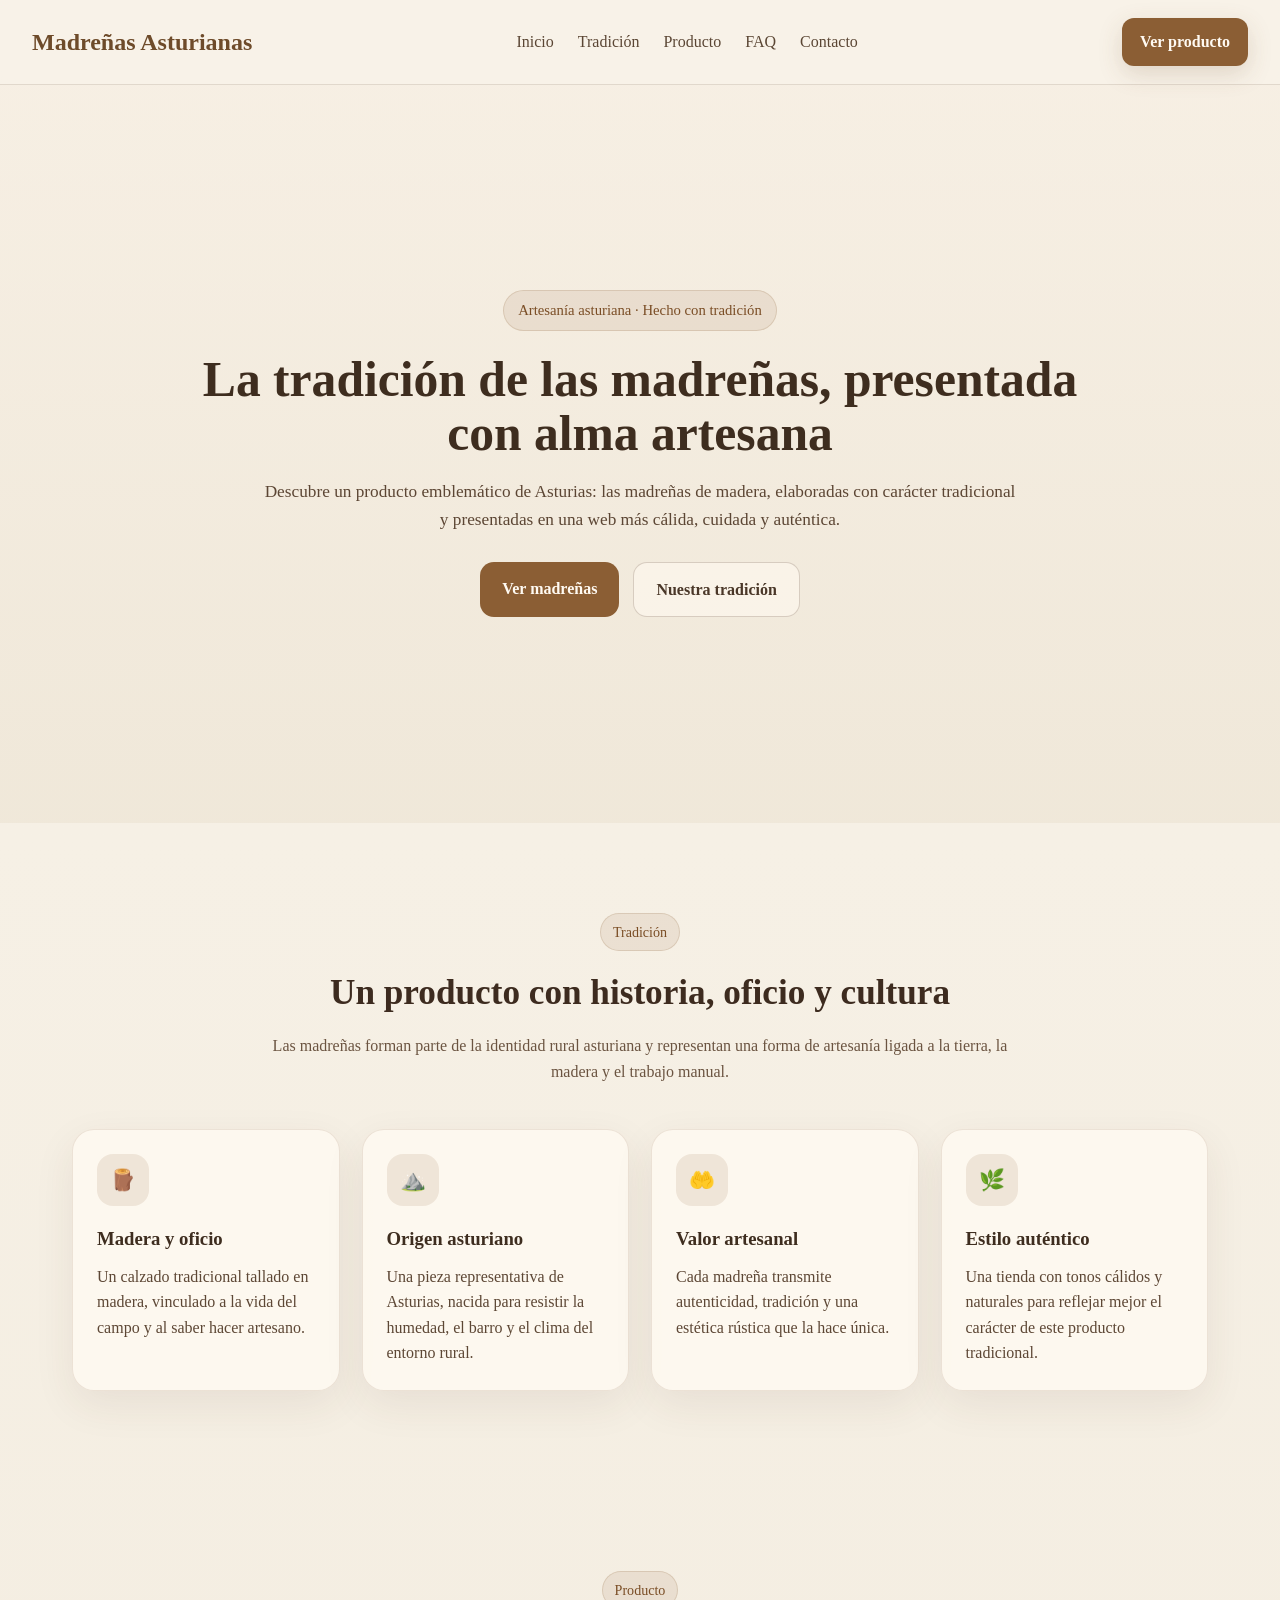
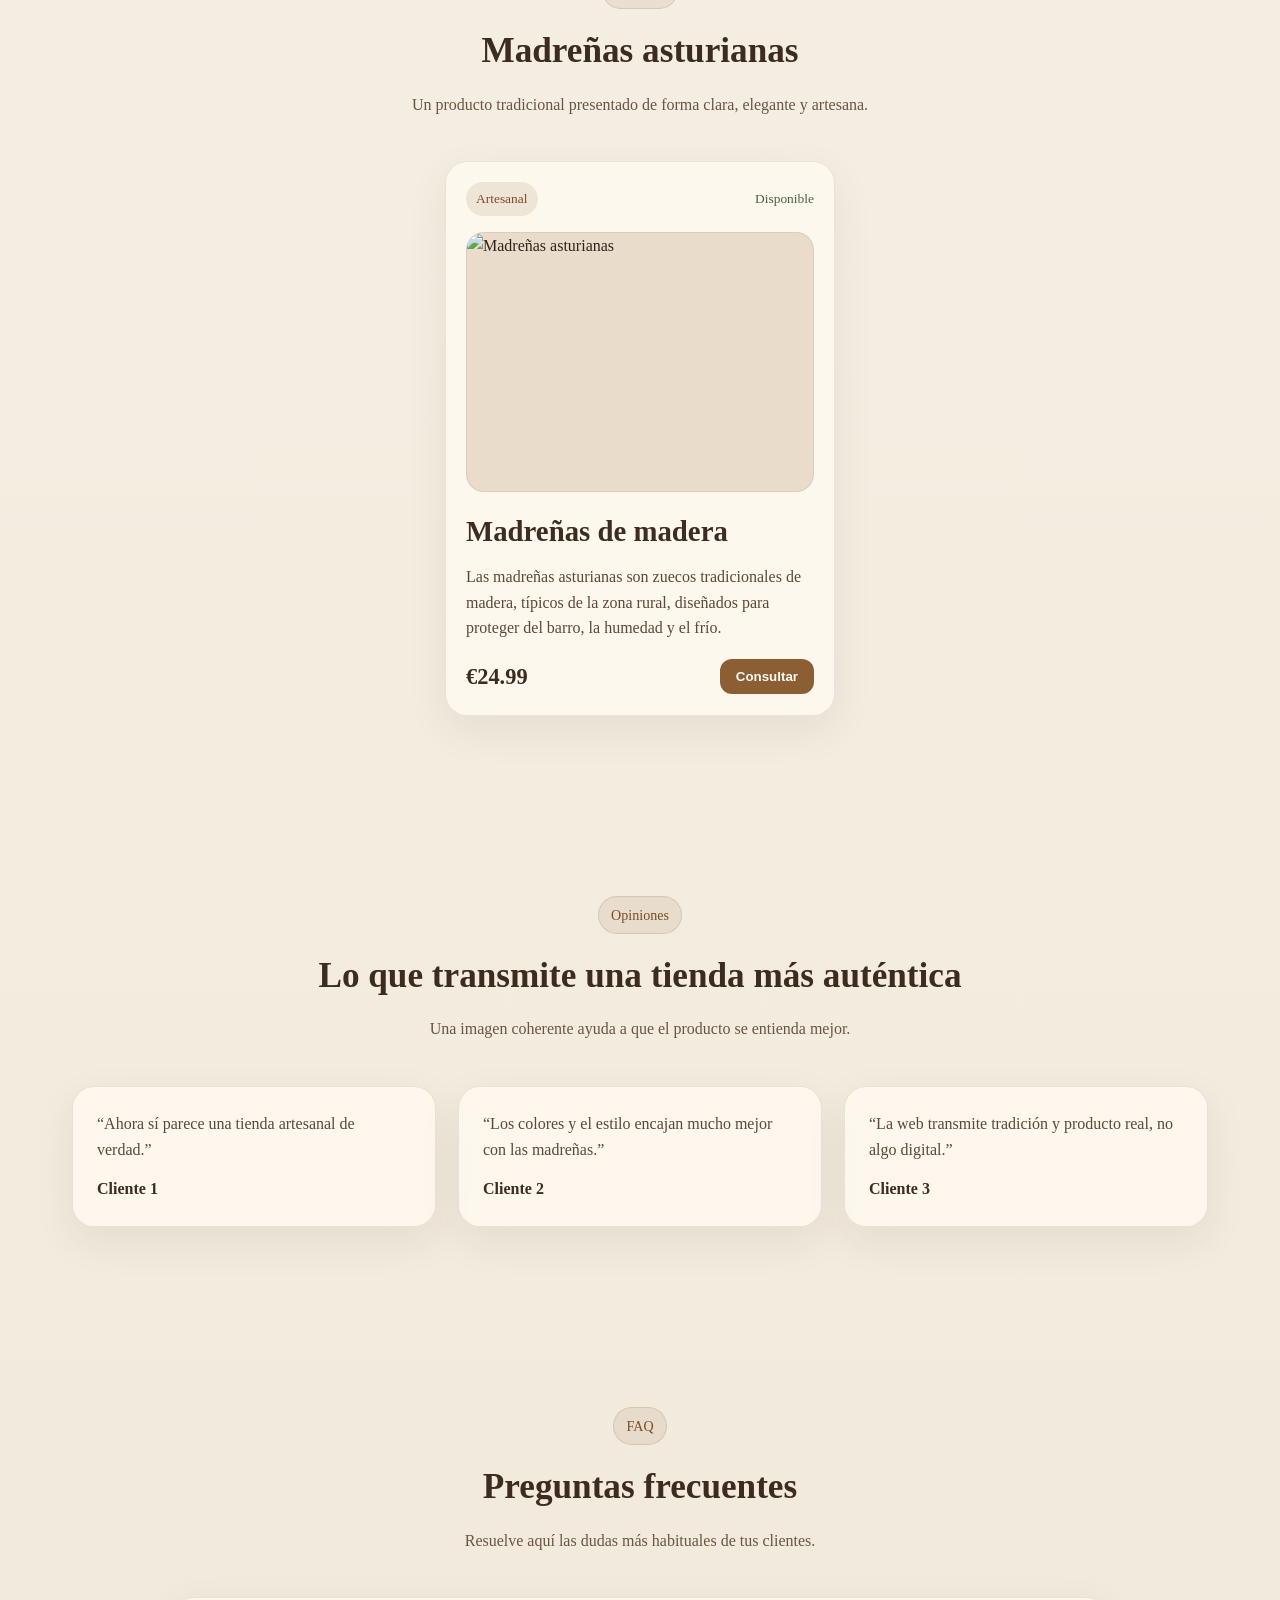
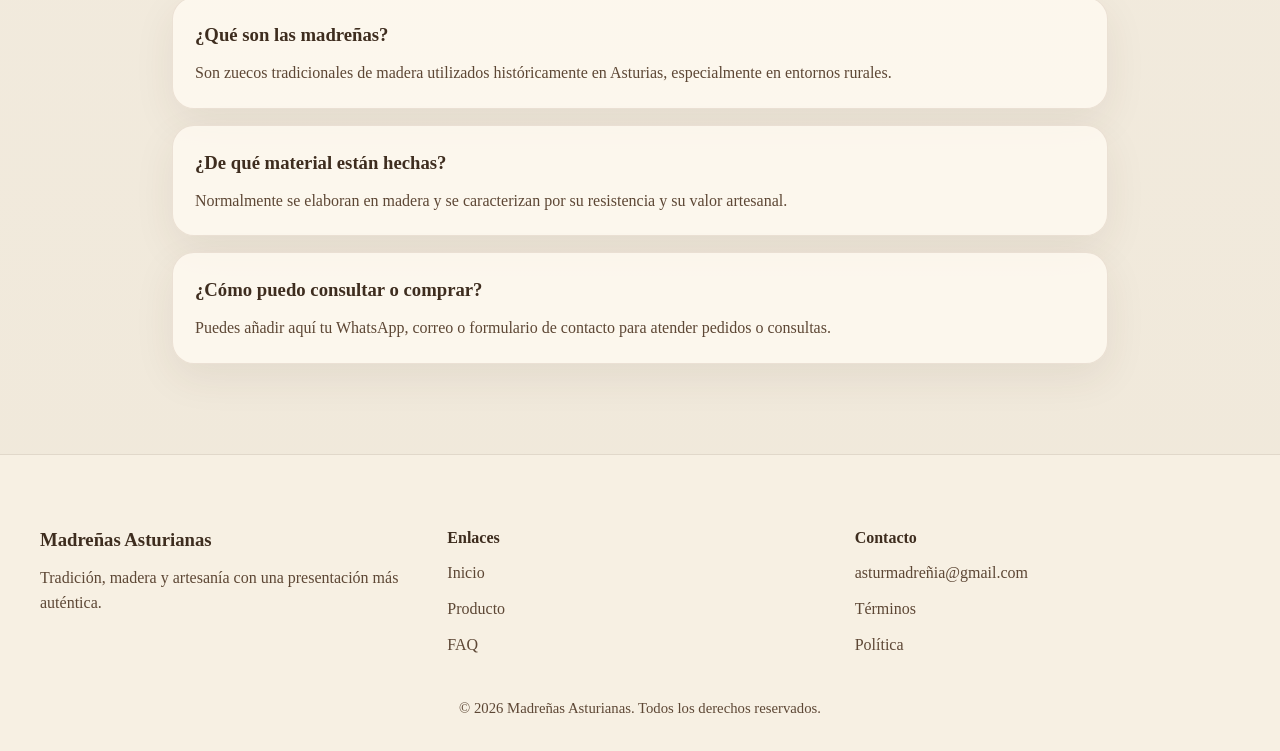
==== index.html @ f990d1ad "Add files via upload" ====
<!DOCTYPE html>
<html lang="es">
<head>
  <meta charset="UTF-8" />
  <meta name="viewport" content="width=device-width, initial-scale=1.0" />
  <title>Madreñas Asturianas</title>
  <link rel="stylesheet" href="style.css" />
</head>
<body>
  <header class="topbar">
    <div class="logo">Madreñas Asturianas</div>

    <nav class="nav">
      <a href="#inicio">Inicio</a>
      <a href="#tradicion">Tradición</a>
      <a href="#producto">Producto</a>
      <a href="#faq">FAQ</a>
      <a href="#contacto">Contacto</a>
    </nav>

    <a href="#producto" class="nav-btn">Ver producto</a>
  </header>

  <section class="hero" id="inicio">
    <div class="hero-content">
      <span class="badge">Artesanía asturiana · Hecho con tradición</span>
      <h1>La tradición de las madreñas, presentada con alma artesana</h1>
      <p>
        Descubre un producto emblemático de Asturias: las madreñas de madera,
        elaboradas con carácter tradicional y presentadas en una web más cálida,
        cuidada y auténtica.
      </p>

      <div class="hero-actions">
        <a href="#producto" class="btn btn-primary">Ver madreñas</a>
        <a href="#tradicion" class="btn btn-secondary">Nuestra tradición</a>
      </div>
    </div>
  </section>

  <section class="features" id="tradicion">
    <div class="section-title">
      <span>Tradición</span>
      <h2>Un producto con historia, oficio y cultura</h2>
      <p>
        Las madreñas forman parte de la identidad rural asturiana y representan
        una forma de artesanía ligada a la tierra, la madera y el trabajo manual.
      </p>
    </div>

    <div class="features-grid">
      <article class="feature-card">
        <div class="feature-icon">🪵</div>
        <h3>Madera y oficio</h3>
        <p>
          Un calzado tradicional tallado en madera, vinculado a la vida del campo
          y al saber hacer artesano.
        </p>
      </article>

      <article class="feature-card">
        <div class="feature-icon">⛰️</div>
        <h3>Origen asturiano</h3>
        <p>
          Una pieza representativa de Asturias, nacida para resistir la humedad,
          el barro y el clima del entorno rural.
        </p>
      </article>

      <article class="feature-card">
        <div class="feature-icon">🤲</div>
        <h3>Valor artesanal</h3>
        <p>
          Cada madreña transmite autenticidad, tradición y una estética rústica
          que la hace única.
        </p>
      </article>

      <article class="feature-card">
        <div class="feature-icon">🌿</div>
        <h3>Estilo auténtico</h3>
        <p>
          Una tienda con tonos cálidos y naturales para reflejar mejor el carácter
          de este producto tradicional.
        </p>
      </article>
    </div>
  </section>

  <section class="products" id="producto">
    <div class="section-title">
      <span>Producto</span>
      <h2>Madreñas asturianas</h2>
      <p>Un producto tradicional presentado de forma clara, elegante y artesana.</p>
    </div>

    <div class="products-grid">
      <article class="product-card">
        <div class="product-top">
          <span class="product-tag">Artesanal</span>
          <span class="stock">Disponible</span>
        </div>

        <div class="product-image">
          <img src="images/madrenas.jpg" alt="Madreñas asturianas" />
        </div>

        <h3>Madreñas de madera</h3>
        <p>
          Las madreñas asturianas son zuecos tradicionales de madera, típicos de
          la zona rural, diseñados para proteger del barro, la humedad y el frío.
        </p>

        <div class="product-bottom">
          <strong>€24.99</strong>
          <button>Consultar</button>
        </div>
      </article>
    </div>
  </section>

  <section class="reviews">
    <div class="section-title">
      <span>Opiniones</span>
      <h2>Lo que transmite una tienda más auténtica</h2>
      <p>Una imagen coherente ayuda a que el producto se entienda mejor.</p>
    </div>

    <div class="reviews-grid">
      <article class="review-card">
        <p>“Ahora sí parece una tienda artesanal de verdad.”</p>
        <strong>Cliente 1</strong>
      </article>

      <article class="review-card">
        <p>“Los colores y el estilo encajan mucho mejor con las madreñas.”</p>
        <strong>Cliente 2</strong>
      </article>

      <article class="review-card">
        <p>“La web transmite tradición y producto real, no algo digital.”</p>
        <strong>Cliente 3</strong>
      </article>
    </div>
  </section>

  <section class="faq" id="faq">
    <div class="section-title">
      <span>FAQ</span>
      <h2>Preguntas frecuentes</h2>
      <p>Resuelve aquí las dudas más habituales de tus clientes.</p>
    </div>

    <div class="faq-list">
      <div class="faq-item">
        <h3>¿Qué son las madreñas?</h3>
        <p>
          Son zuecos tradicionales de madera utilizados históricamente en Asturias,
          especialmente en entornos rurales.
        </p>
      </div>

      <div class="faq-item">
        <h3>¿De qué material están hechas?</h3>
        <p>
          Normalmente se elaboran en madera y se caracterizan por su resistencia
          y su valor artesanal.
        </p>
      </div>

      <div class="faq-item">
        <h3>¿Cómo puedo consultar o comprar?</h3>
        <p>
          Puedes añadir aquí tu WhatsApp, correo o formulario de contacto para
          atender pedidos o consultas.
        </p>
      </div>
    </div>
  </section>

  <footer class="footer" id="contacto">
    <div class="footer-grid">
      <div>
        <h3>Madreñas Asturianas</h3>
        <p>Tradición, madera y artesanía con una presentación más auténtica.</p>
      </div>

      <div>
        <h4>Enlaces</h4>
        <a href="#inicio">Inicio</a>
        <a href="#producto">Producto</a>
        <a href="#faq">FAQ</a>
      </div>

      <div>
        <h4>Contacto</h4>
        <a href="mailto:">asturmadreñia@gmail.com</a>
        <a href="#">Términos</a>
        <a href="#">Política</a>
      </div>
    </div>

    <p class="copy">© 2026 Madreñas Asturianas. Todos los derechos reservados.</p>
  </footer>

  <script src="script.js"></script>
</body>
</html>
---- style.css ----
* {
  margin: 0;
  padding: 0;
  box-sizing: border-box;
}

html {
  scroll-behavior: smooth;
}

body {
  font-family: Georgia, "Times New Roman", serif;
  background:
    linear-gradient(rgba(247, 241, 230, 0.92), rgba(239, 231, 216, 0.95)),
    url("https://images.unsplash.com/photo-1517705008128-361805f42e86?q=80&w=1600&auto=format&fit=crop") center/cover fixed no-repeat;
  color: #2f241b;
  line-height: 1.6;
}

a {
  color: inherit;
  text-decoration: none;
}

img {
  max-width: 100%;
  display: block;
}

.topbar {
  position: sticky;
  top: 0;
  z-index: 1000;
  width: 100%;
  padding: 18px 32px;
  display: flex;
  align-items: center;
  justify-content: space-between;
  background: rgba(248, 242, 232, 0.9);
  backdrop-filter: blur(8px);
  border-bottom: 1px solid rgba(94, 70, 49, 0.15);
}

.logo {
  font-size: 1.5rem;
  font-weight: 700;
  color: #6e4b2a;
}

.nav {
  display: flex;
  gap: 24px;
}

.nav a {
  color: #5b4634;
  transition: 0.25s ease;
}

.nav a:hover {
  color: #8b5e34;
}

.nav-btn {
  background: #8b5e34;
  color: #fffaf2;
  padding: 11px 18px;
  border-radius: 12px;
  font-weight: 700;
  box-shadow: 0 8px 24px rgba(110, 75, 42, 0.18);
}

.hero {
  min-height: 82vh;
  padding: 80px 32px;
  display: flex;
  align-items: center;
  justify-content: center;
  background:
    linear-gradient(rgba(246, 238, 226, 0.76), rgba(239, 231, 216, 0.9)),
    url("https://images.unsplash.com/photo-1500530855697-b586d89ba3ee?q=80&w=1800&auto=format&fit=crop") center/cover no-repeat;
}

.hero-content {
  max-width: 920px;
  text-align: center;
}

.badge,
.section-title span,
.product-tag,
.stock {
  display: inline-block;
}

.badge {
  padding: 8px 14px;
  border-radius: 999px;
  background: rgba(139, 94, 52, 0.1);
  color: #7a4d25;
  border: 1px solid rgba(139, 94, 52, 0.18);
  font-size: 0.92rem;
  margin-bottom: 22px;
}

.hero h1 {
  font-size: 3.1rem;
  line-height: 1.08;
  margin-bottom: 18px;
  color: #3e2d1f;
}

.hero p {
  max-width: 760px;
  margin: 0 auto 28px;
  color: #5c4634;
  font-size: 1.08rem;
}

.hero-actions {
  display: flex;
  justify-content: center;
  gap: 14px;
  flex-wrap: wrap;
}

.btn {
  padding: 14px 22px;
  border-radius: 14px;
  font-weight: 700;
  transition: transform 0.2s ease;
}

.btn:hover,
.product-bottom button:hover,
.nav-btn:hover {
  transform: translateY(-2px);
}

.btn-primary {
  background: #8b5e34;
  color: #fffaf2;
}

.btn-secondary {
  border: 1px solid rgba(94, 70, 49, 0.22);
  background: rgba(255, 248, 240, 0.6);
  color: #4a3728;
}

section {
  padding: 90px 32px;
}

.section-title {
  text-align: center;
  max-width: 760px;
  margin: 0 auto 44px;
}

.section-title span {
  color: #7a4d25;
  background: rgba(139, 94, 52, 0.1);
  border: 1px solid rgba(139, 94, 52, 0.18);
  padding: 7px 12px;
  border-radius: 999px;
  font-size: 0.88rem;
  margin-bottom: 14px;
}

.section-title h2 {
  font-size: 2.2rem;
  margin-bottom: 12px;
  color: #3d2b1f;
}

.section-title p {
  color: #6b5441;
}

.features,
.products,
.reviews,
.faq {
  max-width: 1200px;
  margin: 0 auto;
}

.features-grid,
.reviews-grid,
.footer-grid {
  display: grid;
  gap: 22px;
}

.features-grid {
  grid-template-columns: repeat(auto-fit, minmax(220px, 1fr));
}

.feature-card,
.product-card,
.review-card,
.faq-item {
  background: rgba(255, 250, 242, 0.8);
  border: 1px solid rgba(126, 89, 56, 0.14);
  border-radius: 22px;
  box-shadow: 0 14px 40px rgba(76, 53, 33, 0.08);
}

.feature-card {
  padding: 24px;
}

.feature-icon {
  width: 52px;
  height: 52px;
  display: grid;
  place-items: center;
  border-radius: 16px;
  font-size: 1.3rem;
  margin-bottom: 18px;
  background: rgba(139, 94, 52, 0.12);
}

.feature-card h3,
.product-card h3,
.faq-item h3,
.footer h3,
.footer h4 {
  margin-bottom: 10px;
  color: #3e2d1f;
}

.feature-card p,
.review-card p,
.product-card p,
.faq-item p,
.footer p,
.footer a,
.copy {
  color: #5d4735;
}

.products-grid {
  display: flex;
  justify-content: center;
  width: 100%;
  margin-top: 30px;
}

.product-card {
  width: 100%;
  max-width: 390px;
  padding: 20px;
  margin: 0 auto;
  transition: transform 0.25s ease, box-shadow 0.25s ease;
}

.product-card:hover {
  transform: translateY(-4px);
  box-shadow: 0 18px 44px rgba(76, 53, 33, 0.14);
}

.product-top,
.product-bottom {
  display: flex;
  align-items: center;
  justify-content: space-between;
  gap: 10px;
}

.product-top {
  margin-bottom: 16px;
}

.product-tag {
  padding: 6px 10px;
  border-radius: 999px;
  background: rgba(139, 94, 52, 0.12);
  color: #7a4d25;
  font-size: 0.84rem;
}

.stock {
  font-size: 0.84rem;
  color: #486243;
}

.product-image {
  width: 100%;
  height: 260px;
  overflow: hidden;
  border-radius: 18px;
  margin-bottom: 16px;
  border: 1px solid rgba(126, 89, 56, 0.12);
  background: #e9dccb;
}

.product-image img {
  width: 100%;
  height: 100%;
  object-fit: cover;
}

.product-card h3 {
  margin-top: 4px;
  margin-bottom: 10px;
  font-size: 1.8rem;
}

.product-card p {
  margin-bottom: 18px;
  font-size: 1rem;
}

.product-bottom {
  margin-top: 16px;
}

.product-bottom strong {
  font-size: 1.4rem;
  color: #3d2b1f;
}

.product-bottom button {
  border: none;
  border-radius: 12px;
  padding: 10px 16px;
  font-weight: 700;
  cursor: pointer;
  background: #8b5e34;
  color: #fffaf2;
}

.reviews-grid {
  grid-template-columns: repeat(auto-fit, minmax(240px, 1fr));
}

.review-card {
  padding: 24px;
}

.review-card strong {
  display: inline-block;
  margin-top: 14px;
  color: #3d2b1f;
}

.faq {
  max-width: 1000px;
}

.faq-list {
  display: grid;
  gap: 16px;
}

.faq-item {
  padding: 22px;
}

.footer {
  padding: 70px 32px 30px;
  border-top: 1px solid rgba(94, 70, 49, 0.14);
  background: rgba(248, 241, 229, 0.86);
}

.footer-grid {
  grid-template-columns: repeat(auto-fit, minmax(220px, 1fr));
  max-width: 1200px;
  margin: 0 auto 30px;
}

.footer a {
  display: block;
  margin-bottom: 10px;
}

.copy {
  text-align: center;
  font-size: 0.92rem;
}

@media (max-width: 900px) {
  .topbar {
    flex-wrap: wrap;
    justify-content: center;
    gap: 14px;
  }

  .hero h1 {
    font-size: 2.3rem;
  }
}

@media (max-width: 640px) {
  section,
  .hero,
  .footer {
    padding-left: 18px;
    padding-right: 18px;
  }

  .nav {
    flex-wrap: wrap;
    justify-content: center;
    gap: 14px;
  }

  .hero h1 {
    font-size: 1.9rem;
  }

  .section-title h2 {
    font-size: 1.7rem;
  }

  .product-card {
    max-width: 100%;
  }
}
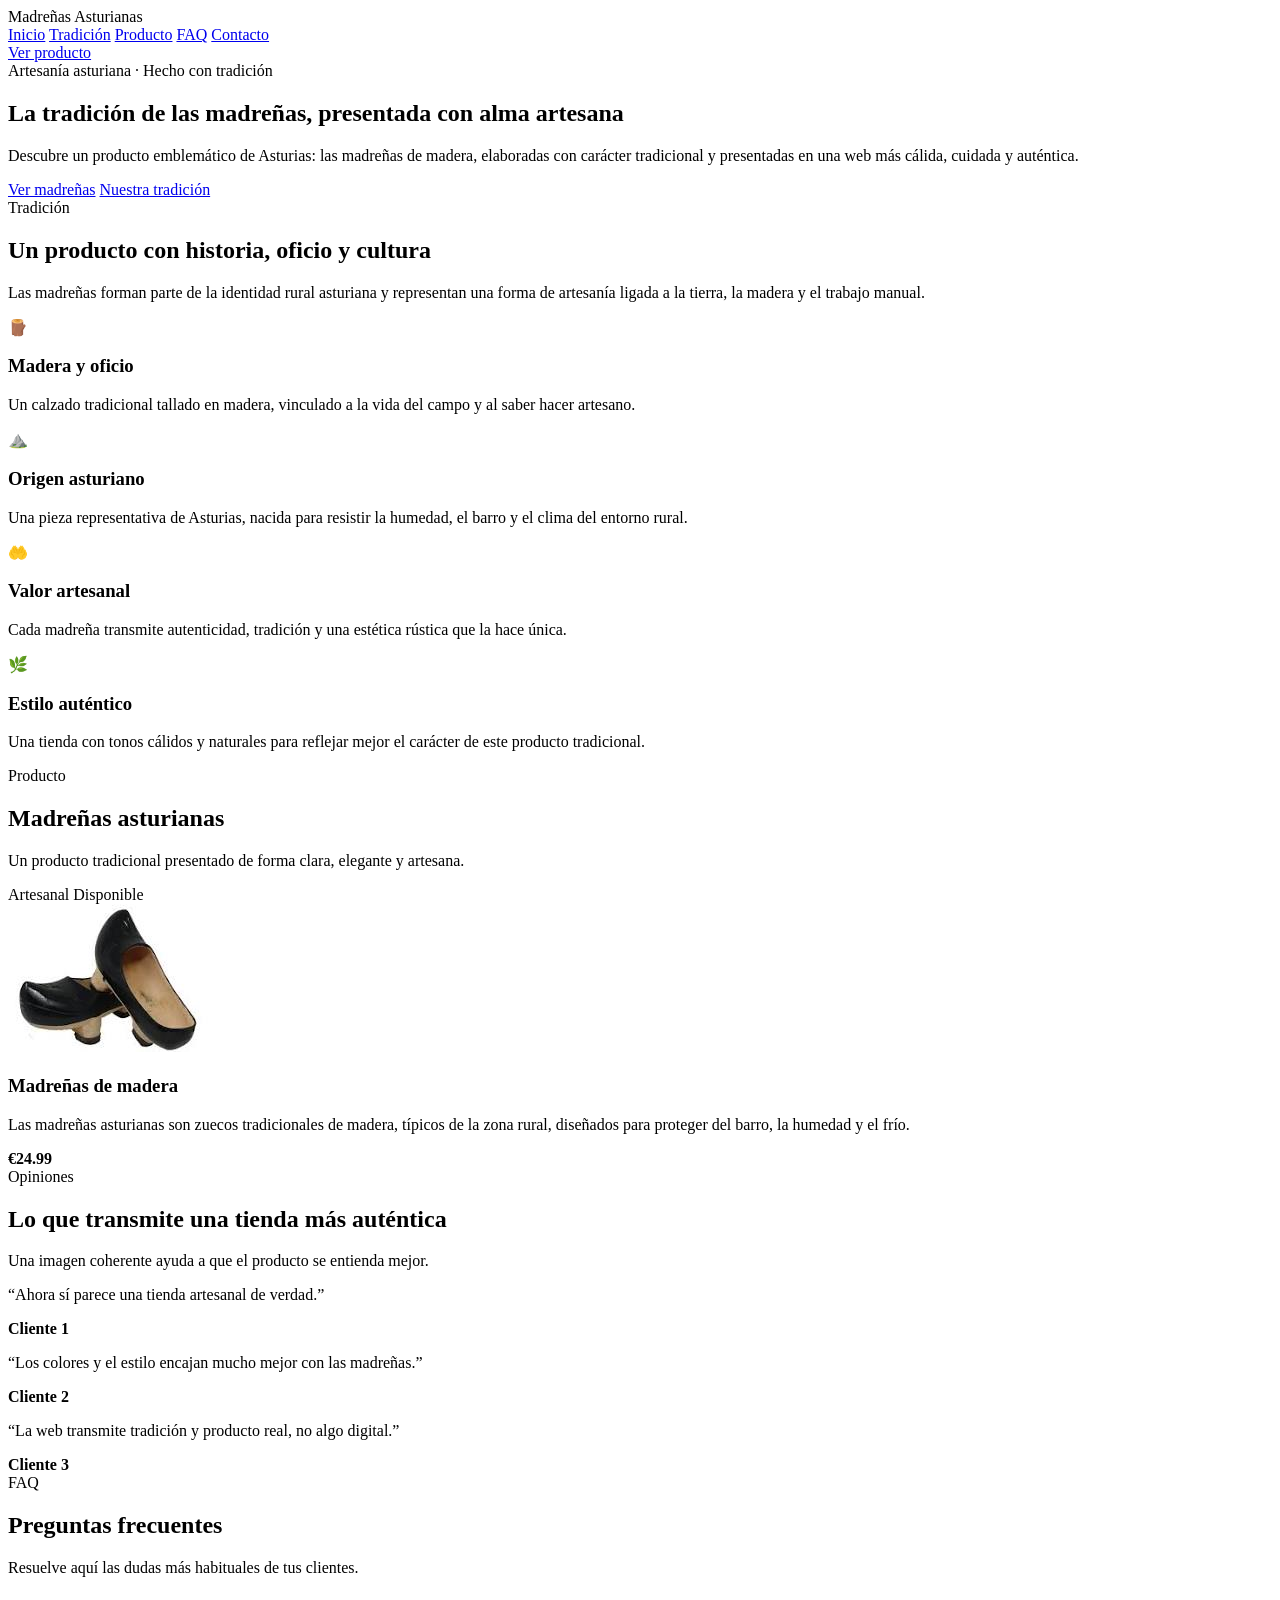
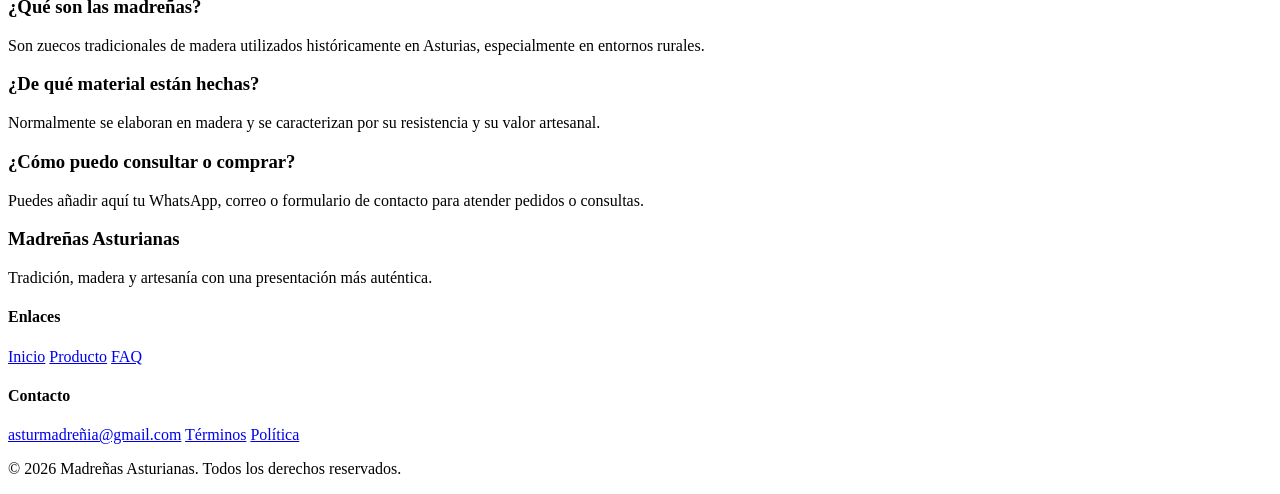
==== commit 5118721d: "Add files via upload" ====
--- a/index.html
+++ b/index.html
@@ -5,6 +5,10 @@
   <meta name="viewport" content="width=device-width, initial-scale=1.0" />
   <title>Madreñas Asturianas</title>
   <link rel="stylesheet" href="style.css" />
+
+  <script 
+  src="https://www.paypal.com/sdk/js?client-id=BAAYoyAqKsQ6bwkcg9480jSkO2Qjc4CmBGneUTEpRtlCEPL5qRn20r-teyv1XwVh4Uk9hngPRKVCcqDzvI&components=hosted-buttons&disable-funding=venmo&currency=EUR">
+</script>
 </head>
 <body>
   <header class="topbar">
@@ -112,9 +116,17 @@
         </p>
 
         <div class="product-bottom">
-          <strong>€24.99</strong>
-          <button>Consultar</button>
-        </div>
+  <strong>€24.99</strong>
+</div>
+
+<div class="paypal-box">
+  <div id="paypal-container-BF9JQ77CPRRP6"></div>
+  <script>
+    paypal.HostedButtons({
+      hostedButtonId: "BF9JQ77CPRRP6",
+    }).render("#paypal-container-BF9JQ77CPRRP6");
+  </script>
+</div>
       </article>
     </div>
   </section>
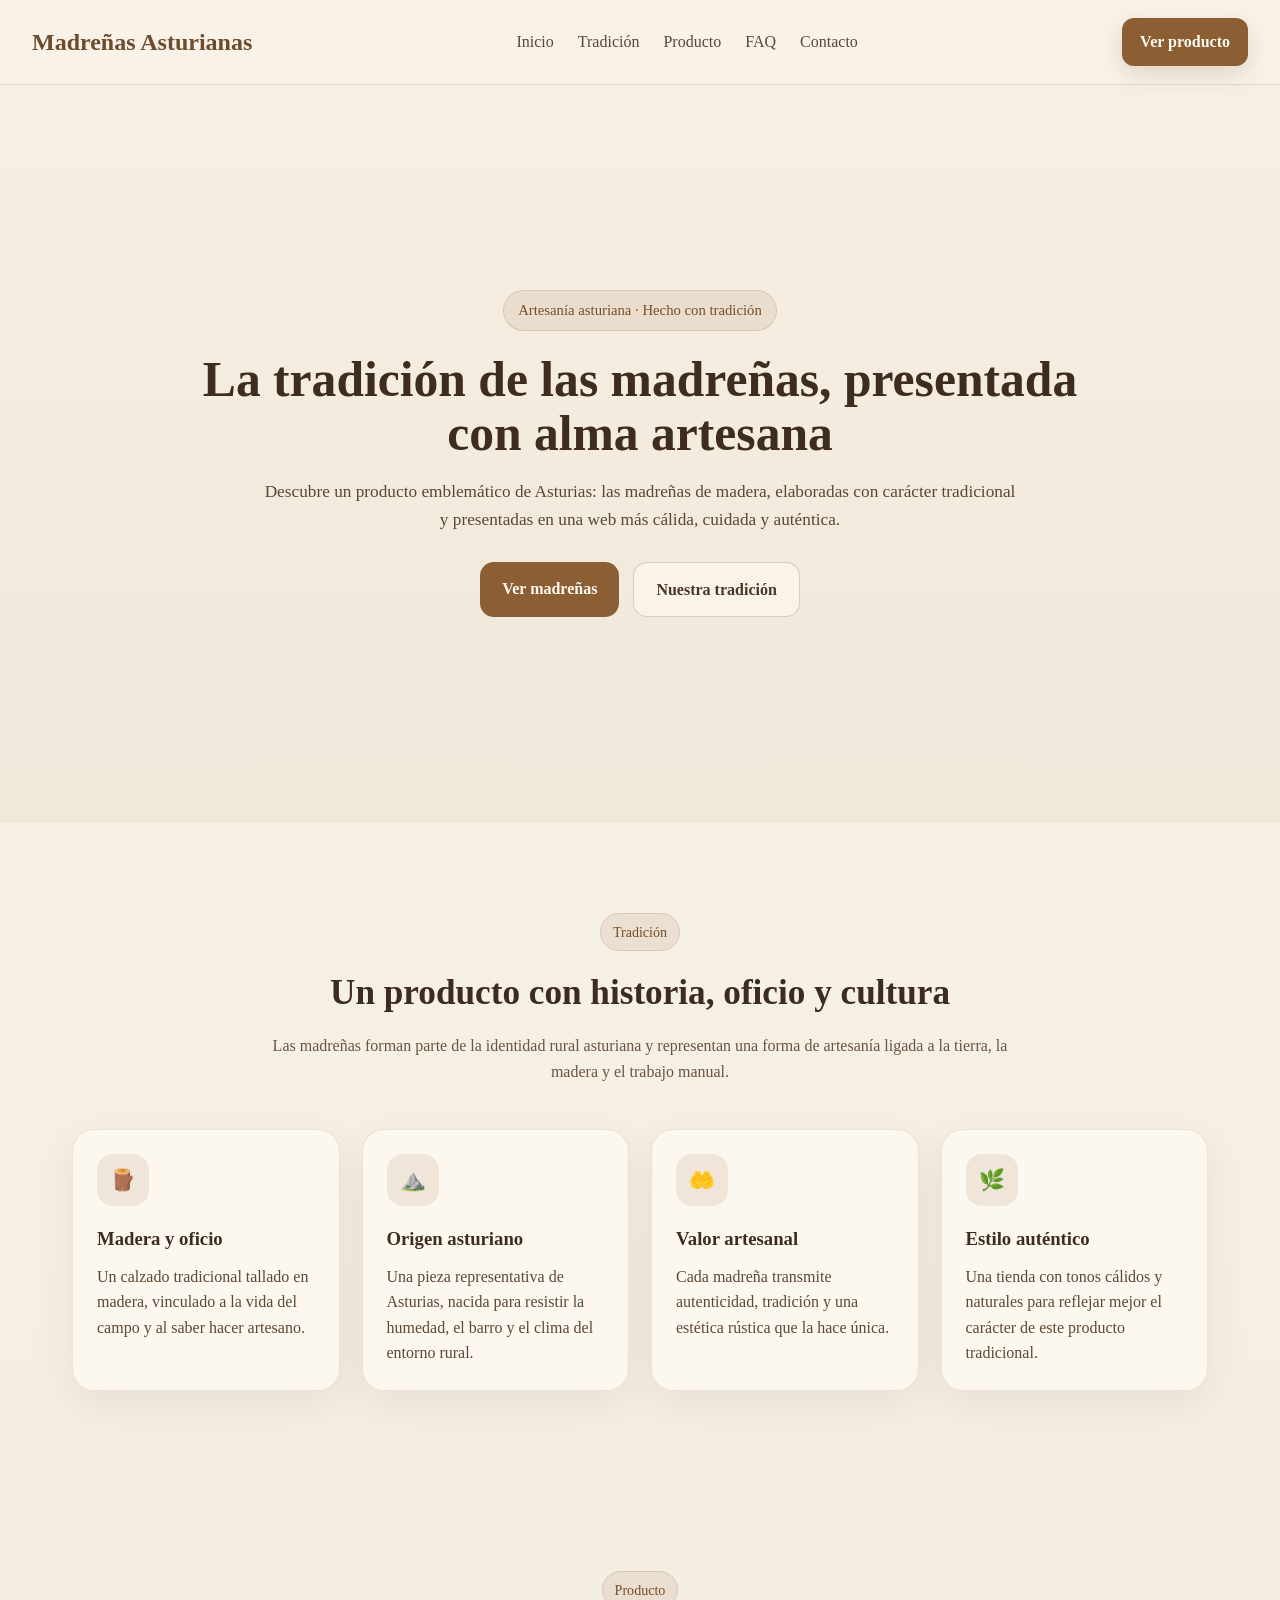
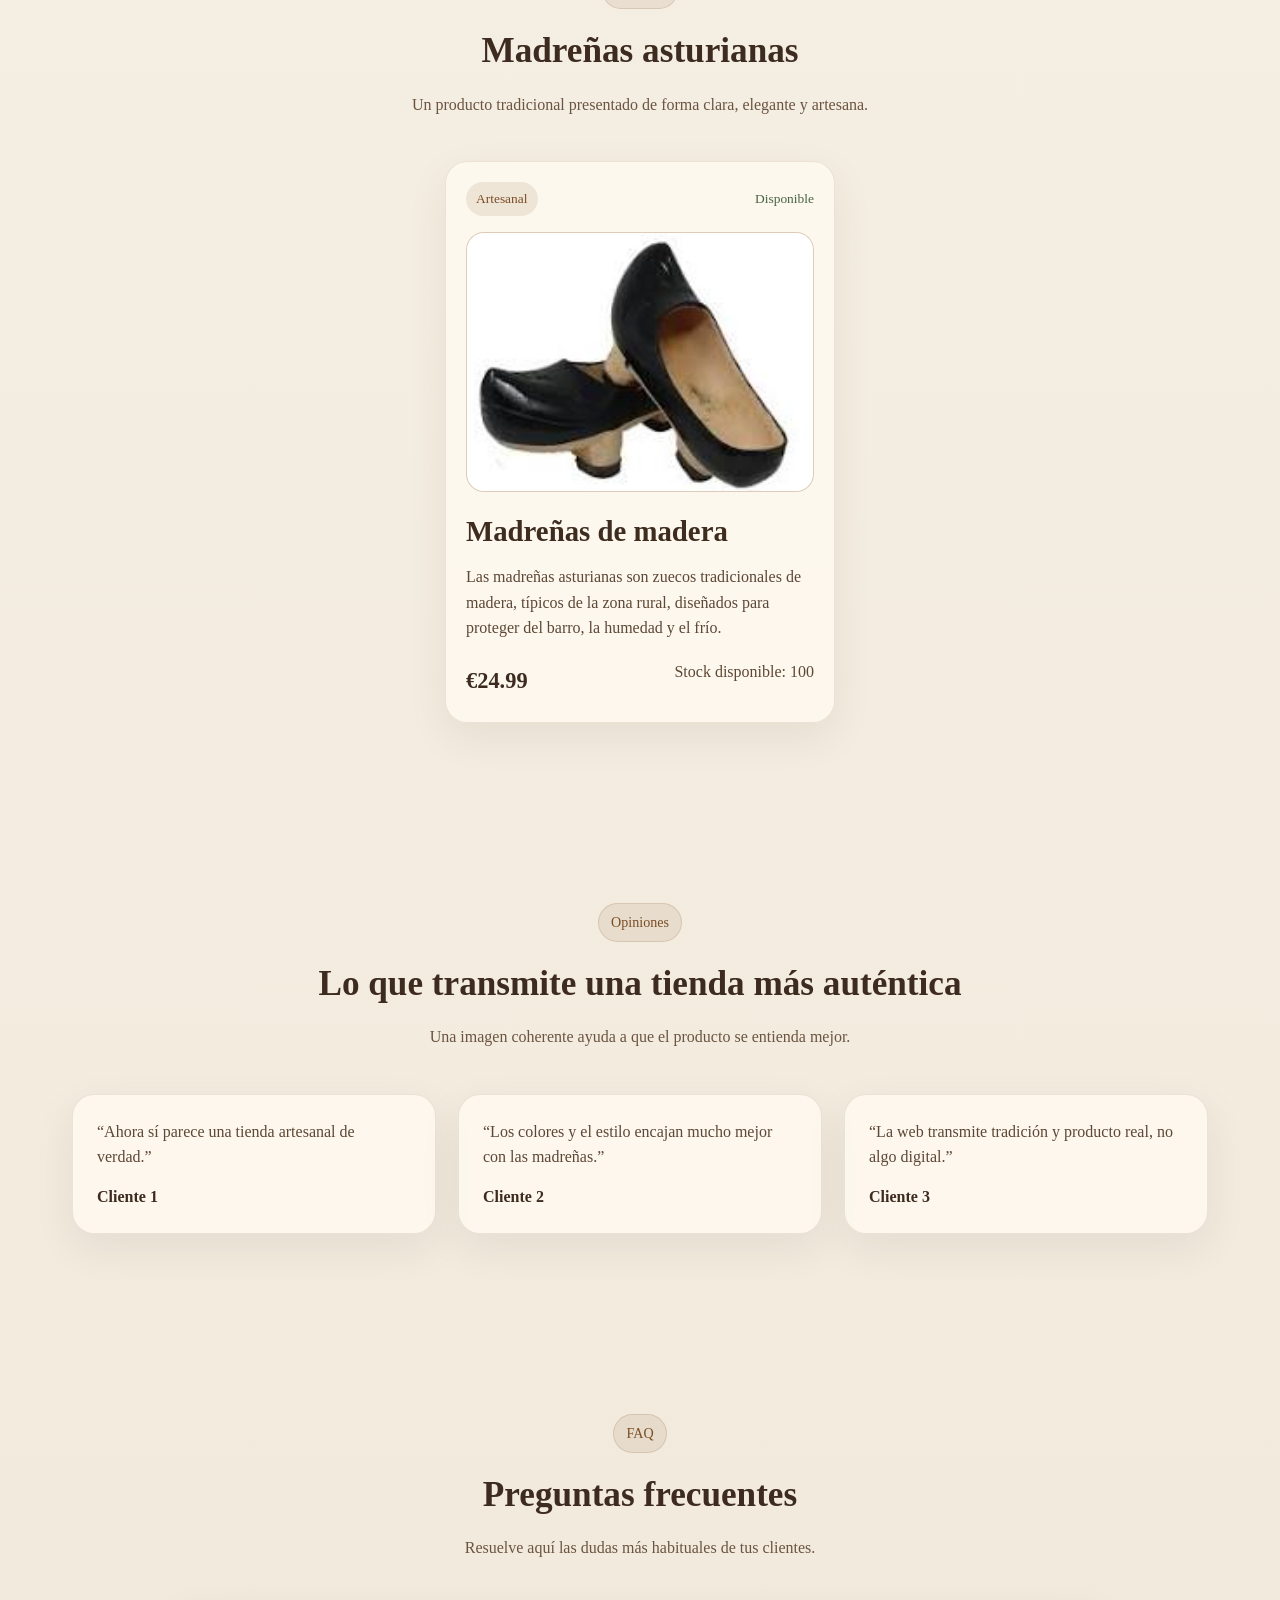
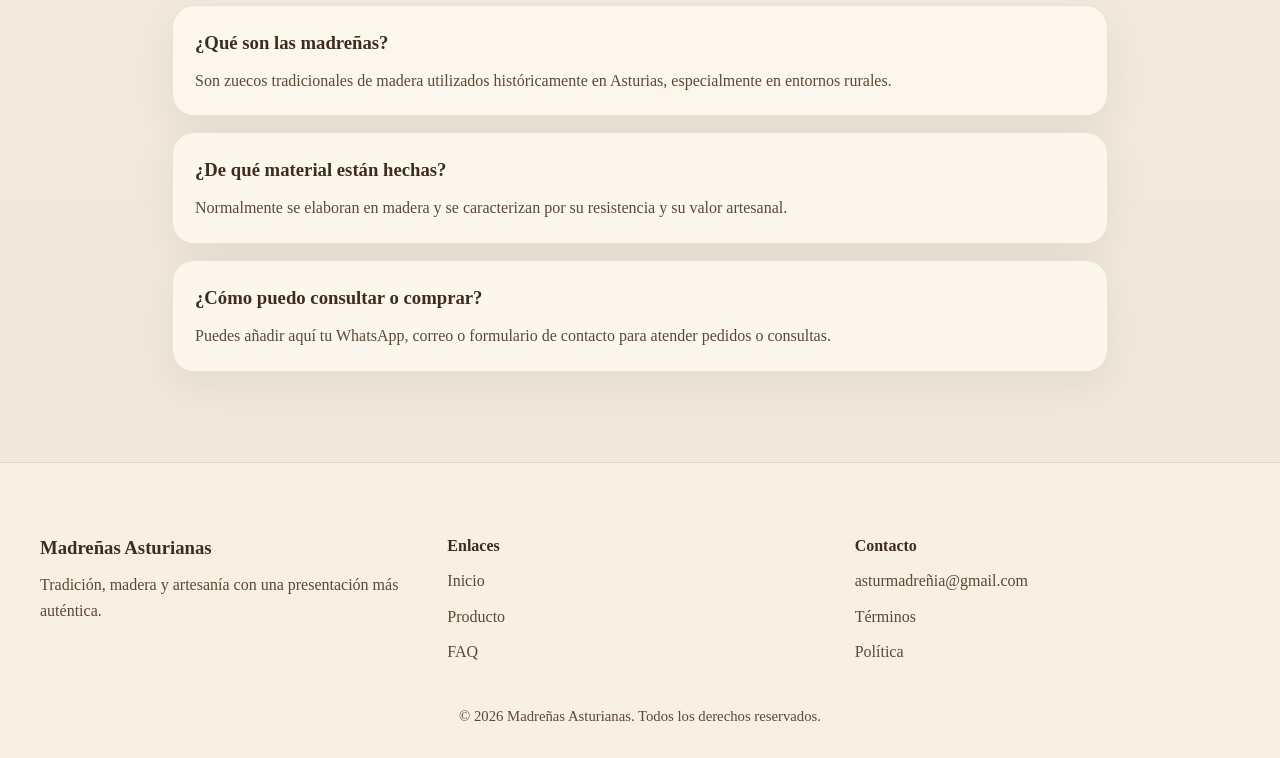
==== commit a27ad760: "Add files via upload" ====
--- a/index.html
+++ b/index.html
@@ -1,6 +1,7 @@
 <!DOCTYPE html>
 <html lang="es">
 <head>
+  <meta name="google-site-verification" content="rLu7cOYdwtQh_Z1OPmUGfvDEoXy6clw0wGeZC26CcfQ" />
   <meta charset="UTF-8" />
   <meta name="viewport" content="width=device-width, initial-scale=1.0" />
   <title>Madreñas Asturianas</title>
@@ -117,6 +118,7 @@
 
         <div class="product-bottom">
   <strong>€24.99</strong>
+  <p class="stock">Stock disponible: <span id="stock-number">100</span></p>
 </div>
 
 <div class="paypal-box">
--- a/style.css
+++ b/style.css
@@ -0,0 +1,429 @@
+* {
+  margin: 0;
+  padding: 0;
+  box-sizing: border-box;
+}
+
+html {
+  scroll-behavior: smooth;
+}
+
+body {
+  font-family: Georgia, "Times New Roman", serif;
+  background:
+    linear-gradient(rgba(247, 241, 230, 0.92), rgba(239, 231, 216, 0.95)),
+    url("https://images.unsplash.com/photo-1517705008128-361805f42e86?q=80&w=1600&auto=format&fit=crop") center/cover fixed no-repeat;
+  color: #2f241b;
+  line-height: 1.6;
+}
+
+a {
+  color: inherit;
+  text-decoration: none;
+}
+
+img {
+  max-width: 100%;
+  display: block;
+}
+
+.topbar {
+  position: sticky;
+  top: 0;
+  z-index: 1000;
+  width: 100%;
+  padding: 18px 32px;
+  display: flex;
+  align-items: center;
+  justify-content: space-between;
+  background: rgba(248, 242, 232, 0.9);
+  backdrop-filter: blur(8px);
+  border-bottom: 1px solid rgba(94, 70, 49, 0.15);
+}
+
+.logo {
+  font-size: 1.5rem;
+  font-weight: 700;
+  color: #6e4b2a;
+}
+
+.nav {
+  display: flex;
+  gap: 24px;
+}
+
+.nav a {
+  color: #5b4634;
+  transition: 0.25s ease;
+}
+
+.nav a:hover {
+  color: #8b5e34;
+}
+
+.nav-btn {
+  background: #8b5e34;
+  color: #fffaf2;
+  padding: 11px 18px;
+  border-radius: 12px;
+  font-weight: 700;
+  box-shadow: 0 8px 24px rgba(110, 75, 42, 0.18);
+}
+
+.hero {
+  min-height: 82vh;
+  padding: 80px 32px;
+  display: flex;
+  align-items: center;
+  justify-content: center;
+  background:
+    linear-gradient(rgba(246, 238, 226, 0.76), rgba(239, 231, 216, 0.9)),
+    url("https://images.unsplash.com/photo-1500530855697-b586d89ba3ee?q=80&w=1800&auto=format&fit=crop") center/cover no-repeat;
+}
+
+.hero-content {
+  max-width: 920px;
+  text-align: center;
+}
+
+.badge,
+.section-title span,
+.product-tag,
+.stock {
+  display: inline-block;
+}
+
+.badge {
+  padding: 8px 14px;
+  border-radius: 999px;
+  background: rgba(139, 94, 52, 0.1);
+  color: #7a4d25;
+  border: 1px solid rgba(139, 94, 52, 0.18);
+  font-size: 0.92rem;
+  margin-bottom: 22px;
+}
+
+.hero h1 {
+  font-size: 3.1rem;
+  line-height: 1.08;
+  margin-bottom: 18px;
+  color: #3e2d1f;
+}
+
+.hero p {
+  max-width: 760px;
+  margin: 0 auto 28px;
+  color: #5c4634;
+  font-size: 1.08rem;
+}
+
+.hero-actions {
+  display: flex;
+  justify-content: center;
+  gap: 14px;
+  flex-wrap: wrap;
+}
+
+.btn {
+  padding: 14px 22px;
+  border-radius: 14px;
+  font-weight: 700;
+  transition: transform 0.2s ease;
+}
+
+.btn:hover,
+.product-bottom button:hover,
+.nav-btn:hover {
+  transform: translateY(-2px);
+}
+
+.btn-primary {
+  background: #8b5e34;
+  color: #fffaf2;
+}
+
+.btn-secondary {
+  border: 1px solid rgba(94, 70, 49, 0.22);
+  background: rgba(255, 248, 240, 0.6);
+  color: #4a3728;
+}
+
+section {
+  padding: 90px 32px;
+}
+
+.section-title {
+  text-align: center;
+  max-width: 760px;
+  margin: 0 auto 44px;
+}
+
+.section-title span {
+  color: #7a4d25;
+  background: rgba(139, 94, 52, 0.1);
+  border: 1px solid rgba(139, 94, 52, 0.18);
+  padding: 7px 12px;
+  border-radius: 999px;
+  font-size: 0.88rem;
+  margin-bottom: 14px;
+}
+
+.section-title h2 {
+  font-size: 2.2rem;
+  margin-bottom: 12px;
+  color: #3d2b1f;
+}
+
+.section-title p {
+  color: #6b5441;
+}
+
+.features,
+.products,
+.reviews,
+.faq {
+  max-width: 1200px;
+  margin: 0 auto;
+}
+
+.features-grid,
+.reviews-grid,
+.footer-grid {
+  display: grid;
+  gap: 22px;
+}
+
+.features-grid {
+  grid-template-columns: repeat(auto-fit, minmax(220px, 1fr));
+}
+
+.feature-card,
+.product-card,
+.review-card,
+.faq-item {
+  background: rgba(255, 250, 242, 0.8);
+  border: 1px solid rgba(126, 89, 56, 0.14);
+  border-radius: 22px;
+  box-shadow: 0 14px 40px rgba(76, 53, 33, 0.08);
+}
+
+.feature-card {
+  padding: 24px;
+}
+
+.feature-icon {
+  width: 52px;
+  height: 52px;
+  display: grid;
+  place-items: center;
+  border-radius: 16px;
+  font-size: 1.3rem;
+  margin-bottom: 18px;
+  background: rgba(139, 94, 52, 0.12);
+}
+
+.feature-card h3,
+.product-card h3,
+.faq-item h3,
+.footer h3,
+.footer h4 {
+  margin-bottom: 10px;
+  color: #3e2d1f;
+}
+
+.feature-card p,
+.review-card p,
+.product-card p,
+.faq-item p,
+.footer p,
+.footer a,
+.copy {
+  color: #5d4735;
+}
+
+.products-grid {
+  display: flex;
+  justify-content: center;
+  width: 100%;
+  margin-top: 30px;
+}
+
+.product-card {
+  width: 100%;
+  max-width: 390px;
+  padding: 20px;
+  margin: 0 auto;
+  transition: transform 0.25s ease, box-shadow 0.25s ease;
+}
+
+.product-card:hover {
+  transform: translateY(-4px);
+  box-shadow: 0 18px 44px rgba(76, 53, 33, 0.14);
+}
+
+.product-top,
+.product-bottom {
+  display: flex;
+  align-items: center;
+  justify-content: space-between;
+  gap: 10px;
+}
+
+.product-top {
+  margin-bottom: 16px;
+}
+
+.product-tag {
+  padding: 6px 10px;
+  border-radius: 999px;
+  background: rgba(139, 94, 52, 0.12);
+  color: #7a4d25;
+  font-size: 0.84rem;
+}
+
+.stock {
+  font-size: 0.84rem;
+  color: #486243;
+}
+
+.product-image {
+  width: 100%;
+  height: 260px;
+  overflow: hidden;
+  border-radius: 18px;
+  margin-bottom: 16px;
+  border: 1px solid rgba(126, 89, 56, 0.12);
+  background: #e9dccb;
+}
+
+.product-image img {
+  width: 100%;
+  height: 100%;
+  object-fit: cover;
+}
+
+.product-card h3 {
+  margin-top: 4px;
+  margin-bottom: 10px;
+  font-size: 1.8rem;
+}
+
+.product-card p {
+  margin-bottom: 18px;
+  font-size: 1rem;
+}
+
+.product-bottom {
+  margin-top: 16px;
+}
+
+.product-bottom strong {
+  font-size: 1.4rem;
+  color: #3d2b1f;
+}
+
+.product-bottom button {
+  border: none;
+  border-radius: 12px;
+  padding: 10px 16px;
+  font-weight: 700;
+  cursor: pointer;
+  background: #8b5e34;
+  color: #fffaf2;
+}
+
+.reviews-grid {
+  grid-template-columns: repeat(auto-fit, minmax(240px, 1fr));
+}
+
+.review-card {
+  padding: 24px;
+}
+
+.review-card strong {
+  display: inline-block;
+  margin-top: 14px;
+  color: #3d2b1f;
+}
+
+.faq {
+  max-width: 1000px;
+}
+
+.faq-list {
+  display: grid;
+  gap: 16px;
+}
+
+.faq-item {
+  padding: 22px;
+}
+
+.footer {
+  padding: 70px 32px 30px;
+  border-top: 1px solid rgba(94, 70, 49, 0.14);
+  background: rgba(248, 241, 229, 0.86);
+}
+
+.footer-grid {
+  grid-template-columns: repeat(auto-fit, minmax(220px, 1fr));
+  max-width: 1200px;
+  margin: 0 auto 30px;
+}
+
+.footer a {
+  display: block;
+  margin-bottom: 10px;
+}
+
+.copy {
+  text-align: center;
+  font-size: 0.92rem;
+}
+
+@media (max-width: 900px) {
+  .topbar {
+    flex-wrap: wrap;
+    justify-content: center;
+    gap: 14px;
+  }
+
+  .hero h1 {
+    font-size: 2.3rem;
+  }
+}
+
+@media (max-width: 640px) {
+  section,
+  .hero,
+  .footer {
+    padding-left: 18px;
+    padding-right: 18px;
+  }
+
+  .nav {
+    flex-wrap: wrap;
+    justify-content: center;
+    gap: 14px;
+  }
+
+  .hero h1 {
+    font-size: 1.9rem;
+  }
+
+  .section-title h2 {
+    font-size: 1.7rem;
+  }
+
+  .product-card {
+    max-width: 100%;
+  }
+
+  .paypal-box {
+  margin-top: 18px;
+}
+
+.paypal-box > div {
+  width: 100%;
+}
+}
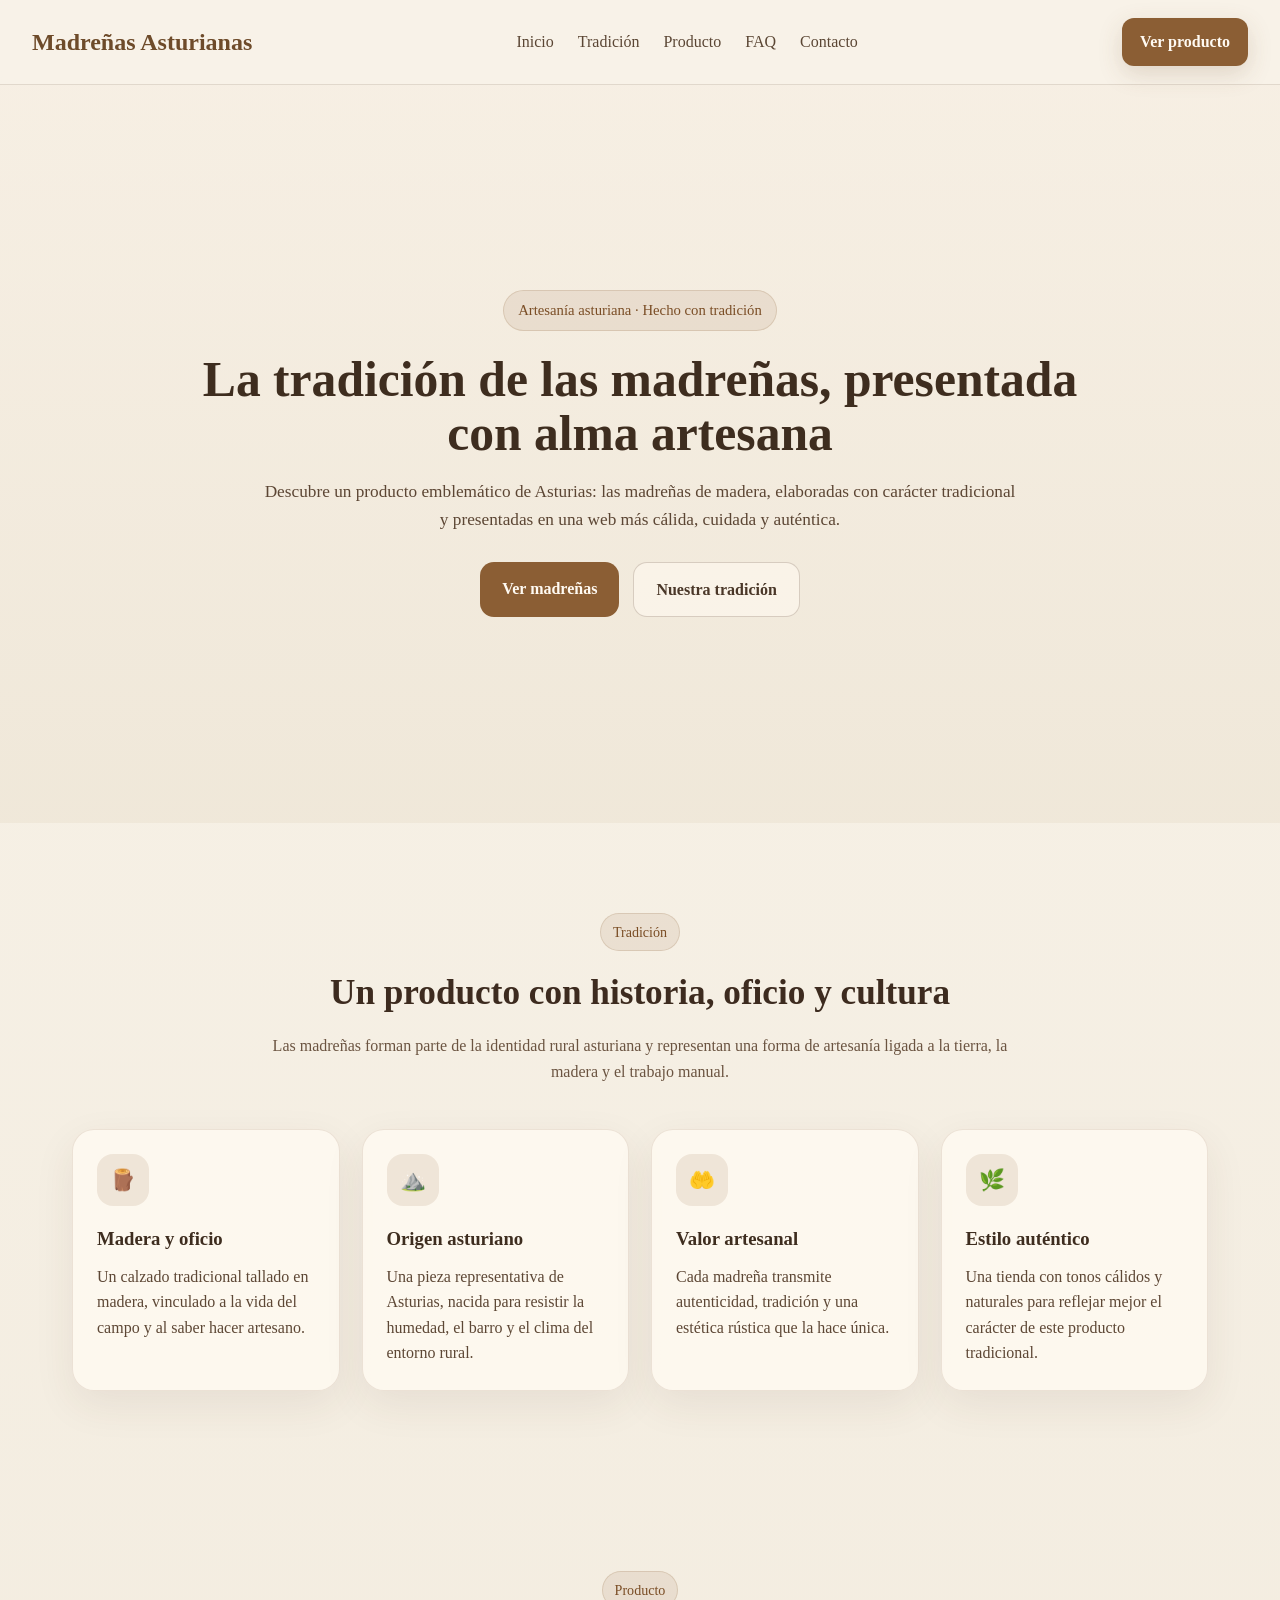
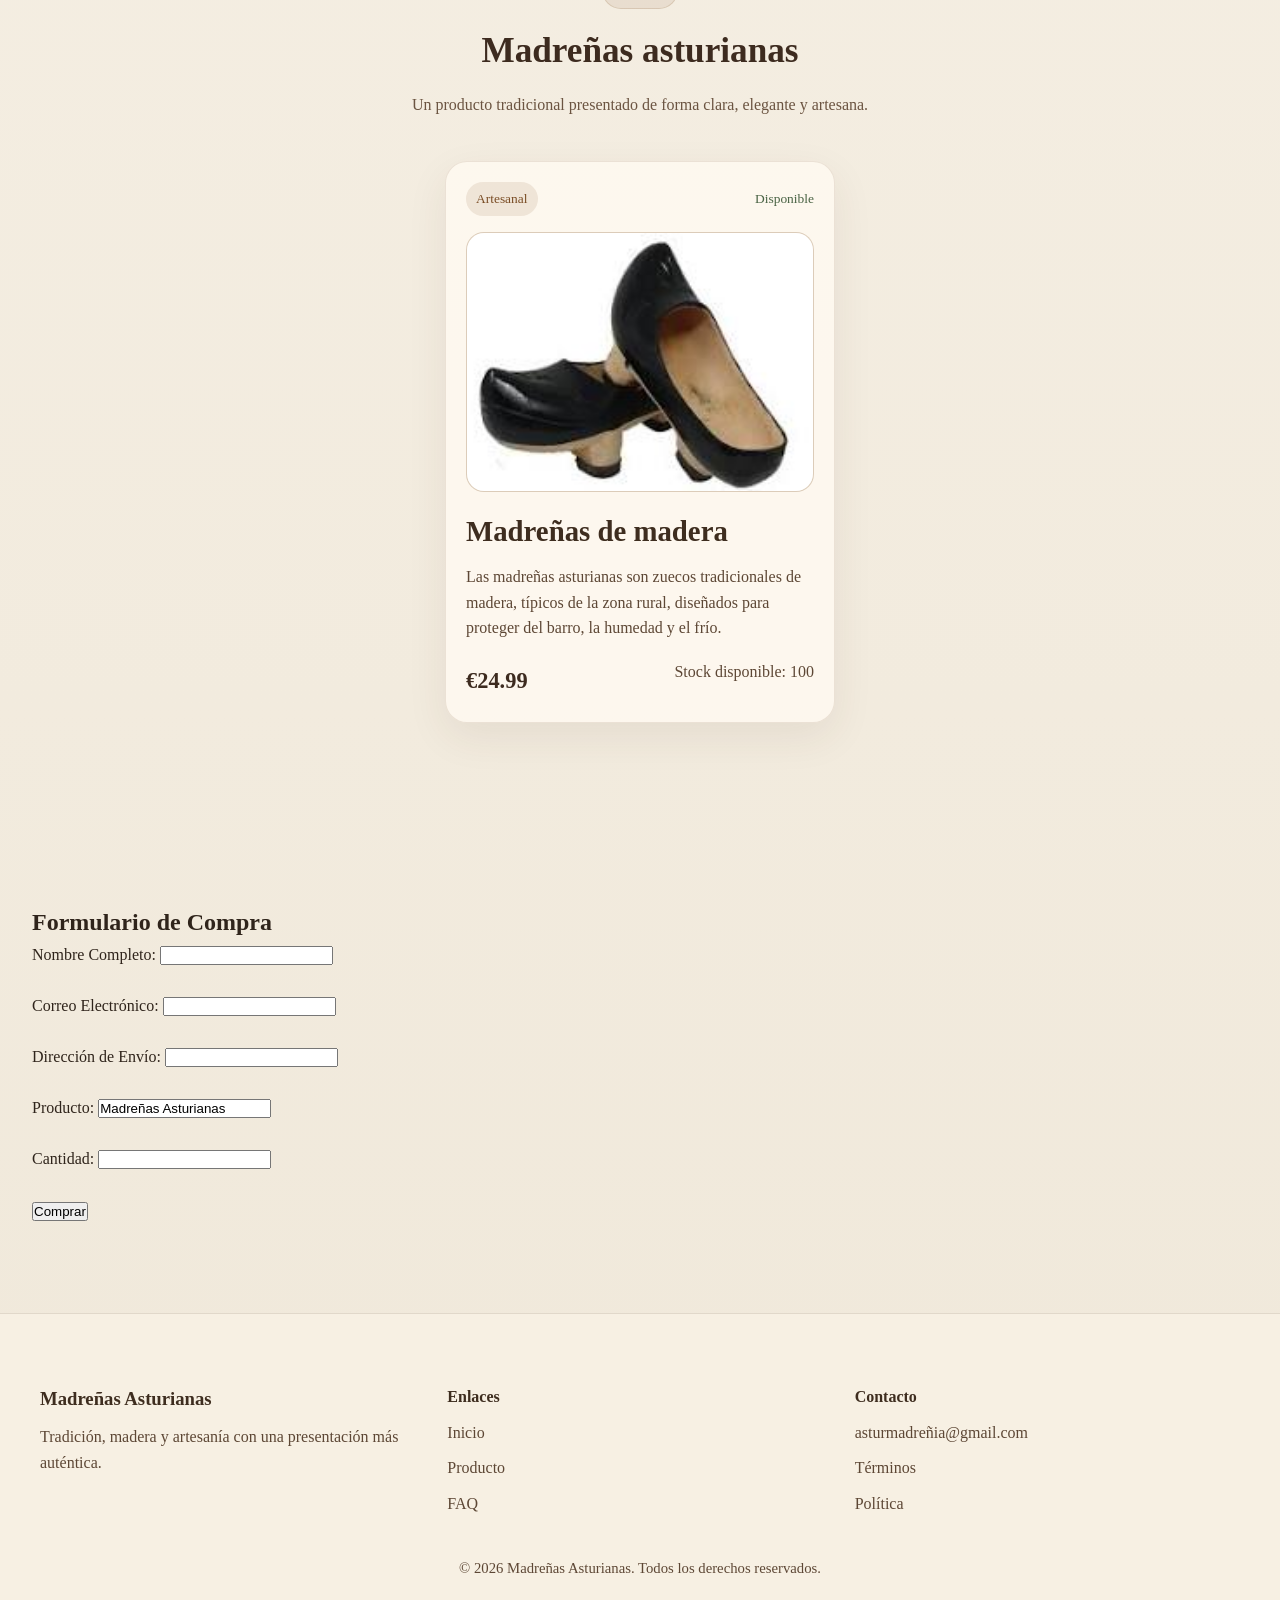
==== commit a77915ec: "Add files via upload" ====
--- a/index.html
+++ b/index.html
@@ -1,15 +1,20 @@
 <!DOCTYPE html>
 <html lang="es">
 <head>
-  <meta name="google-site-verification" content="rLu7cOYdwtQh_Z1OPmUGfvDEoXy6clw0wGeZC26CcfQ" />
   <meta charset="UTF-8" />
   <meta name="viewport" content="width=device-width, initial-scale=1.0" />
-  <title>Madreñas Asturianas</title>
+  <meta name="description" content="Compra madreñas asturianas auténticas, hechas a mano, y descubre la tradición artesanal de Asturias." />
+  <meta name="keywords" content="madreñas, asturias, artesanía, calzado, madera, zuecos, tradiciones asturianas" />
+  <meta name="author" content="Tu Nombre o Nombre de la tienda" />
+  <meta property="og:title" content="Madreñas Asturianas - Tienda Oficial" />
+  <meta property="og:description" content="Compra madreñas asturianas auténticas, hechas a mano en Asturias." />
+  <meta property="og:image" content="URL_DE_IMAGEN_DEL_PRODUCTO_O_LOGO" />
+  <title>Madreñas Asturianas - Tienda Online</title>
   <link rel="stylesheet" href="style.css" />
-
+  
   <script 
   src="https://www.paypal.com/sdk/js?client-id=BAAYoyAqKsQ6bwkcg9480jSkO2Qjc4CmBGneUTEpRtlCEPL5qRn20r-teyv1XwVh4Uk9hngPRKVCcqDzvI&components=hosted-buttons&disable-funding=venmo&currency=EUR">
-</script>
+  </script>
 </head>
 <body>
   <header class="topbar">
@@ -117,80 +122,46 @@
         </p>
 
         <div class="product-bottom">
-  <strong>€24.99</strong>
-  <p class="stock">Stock disponible: <span id="stock-number">100</span></p>
-</div>
+          <strong>€24.99</strong>
+          <p class="stock">Stock disponible: <span id="stock-number">100</span></p>
+        </div>
 
-<div class="paypal-box">
-  <div id="paypal-container-BF9JQ77CPRRP6"></div>
-  <script>
-    paypal.HostedButtons({
-      hostedButtonId: "BF9JQ77CPRRP6",
-    }).render("#paypal-container-BF9JQ77CPRRP6");
-  </script>
-</div>
+        <!-- Botón de pago con PayPal -->
+        <div class="paypal-box">
+          <div id="paypal-container-BF9JQ77CPRRP6"></div>
+          <script>
+            paypal.HostedButtons({
+              hostedButtonId: "BF9JQ77CPRRP6",
+            }).render("#paypal-container-BF9JQ77CPRRP6");
+          </script>
+        </div>
       </article>
     </div>
   </section>
 
-  <section class="reviews">
-    <div class="section-title">
-      <span>Opiniones</span>
-      <h2>Lo que transmite una tienda más auténtica</h2>
-      <p>Una imagen coherente ayuda a que el producto se entienda mejor.</p>
-    </div>
+  <!-- Formulario de compra -->
+  <!-- Formulario de compra -->
+<section class="buy-section">
+  <h2>Formulario de Compra</h2>
+  <form action="https://formspree.io/f/meerbwvr" method="POST">
+    <label for="name">Nombre Completo:</label>
+    <input type="text" id="name" name="name" required><br><br>
 
-    <div class="reviews-grid">
-      <article class="review-card">
-        <p>“Ahora sí parece una tienda artesanal de verdad.”</p>
-        <strong>Cliente 1</strong>
-      </article>
+    <label for="email">Correo Electrónico:</label>
+    <input type="email" id="email" name="email" required><br><br>
 
-      <article class="review-card">
-        <p>“Los colores y el estilo encajan mucho mejor con las madreñas.”</p>
-        <strong>Cliente 2</strong>
-      </article>
+    <label for="address">Dirección de Envío:</label>
+    <input type="text" id="address" name="address" required><br><br>
 
-      <article class="review-card">
-        <p>“La web transmite tradición y producto real, no algo digital.”</p>
-        <strong>Cliente 3</strong>
-      </article>
-    </div>
-  </section>
+    <label for="product">Producto:</label>
+    <input type="text" id="product" name="product" value="Madreñas Asturianas" readonly><br><br>
 
-  <section class="faq" id="faq">
-    <div class="section-title">
-      <span>FAQ</span>
-      <h2>Preguntas frecuentes</h2>
-      <p>Resuelve aquí las dudas más habituales de tus clientes.</p>
-    </div>
+    <label for="quantity">Cantidad:</label>
+    <input type="number" id="quantity" name="quantity" required><br><br>
 
-    <div class="faq-list">
-      <div class="faq-item">
-        <h3>¿Qué son las madreñas?</h3>
-        <p>
-          Son zuecos tradicionales de madera utilizados históricamente en Asturias,
-          especialmente en entornos rurales.
-        </p>
-      </div>
-
-      <div class="faq-item">
-        <h3>¿De qué material están hechas?</h3>
-        <p>
-          Normalmente se elaboran en madera y se caracterizan por su resistencia
-          y su valor artesanal.
-        </p>
-      </div>
-
-      <div class="faq-item">
-        <h3>¿Cómo puedo consultar o comprar?</h3>
-        <p>
-          Puedes añadir aquí tu WhatsApp, correo o formulario de contacto para
-          atender pedidos o consultas.
-        </p>
-      </div>
-    </div>
-  </section>
+    <input type="submit" value="Comprar">
+  </form>
+</section>
 
   <footer class="footer" id="contacto">
     <div class="footer-grid">
@@ -208,7 +179,7 @@
 
       <div>
         <h4>Contacto</h4>
-        <a href="mailto:">asturmadreñia@gmail.com</a>
+        <a href="mailto:asturmadreñia@gmail.com">asturmadreñia@gmail.com</a>
         <a href="#">Términos</a>
         <a href="#">Política</a>
       </div>
